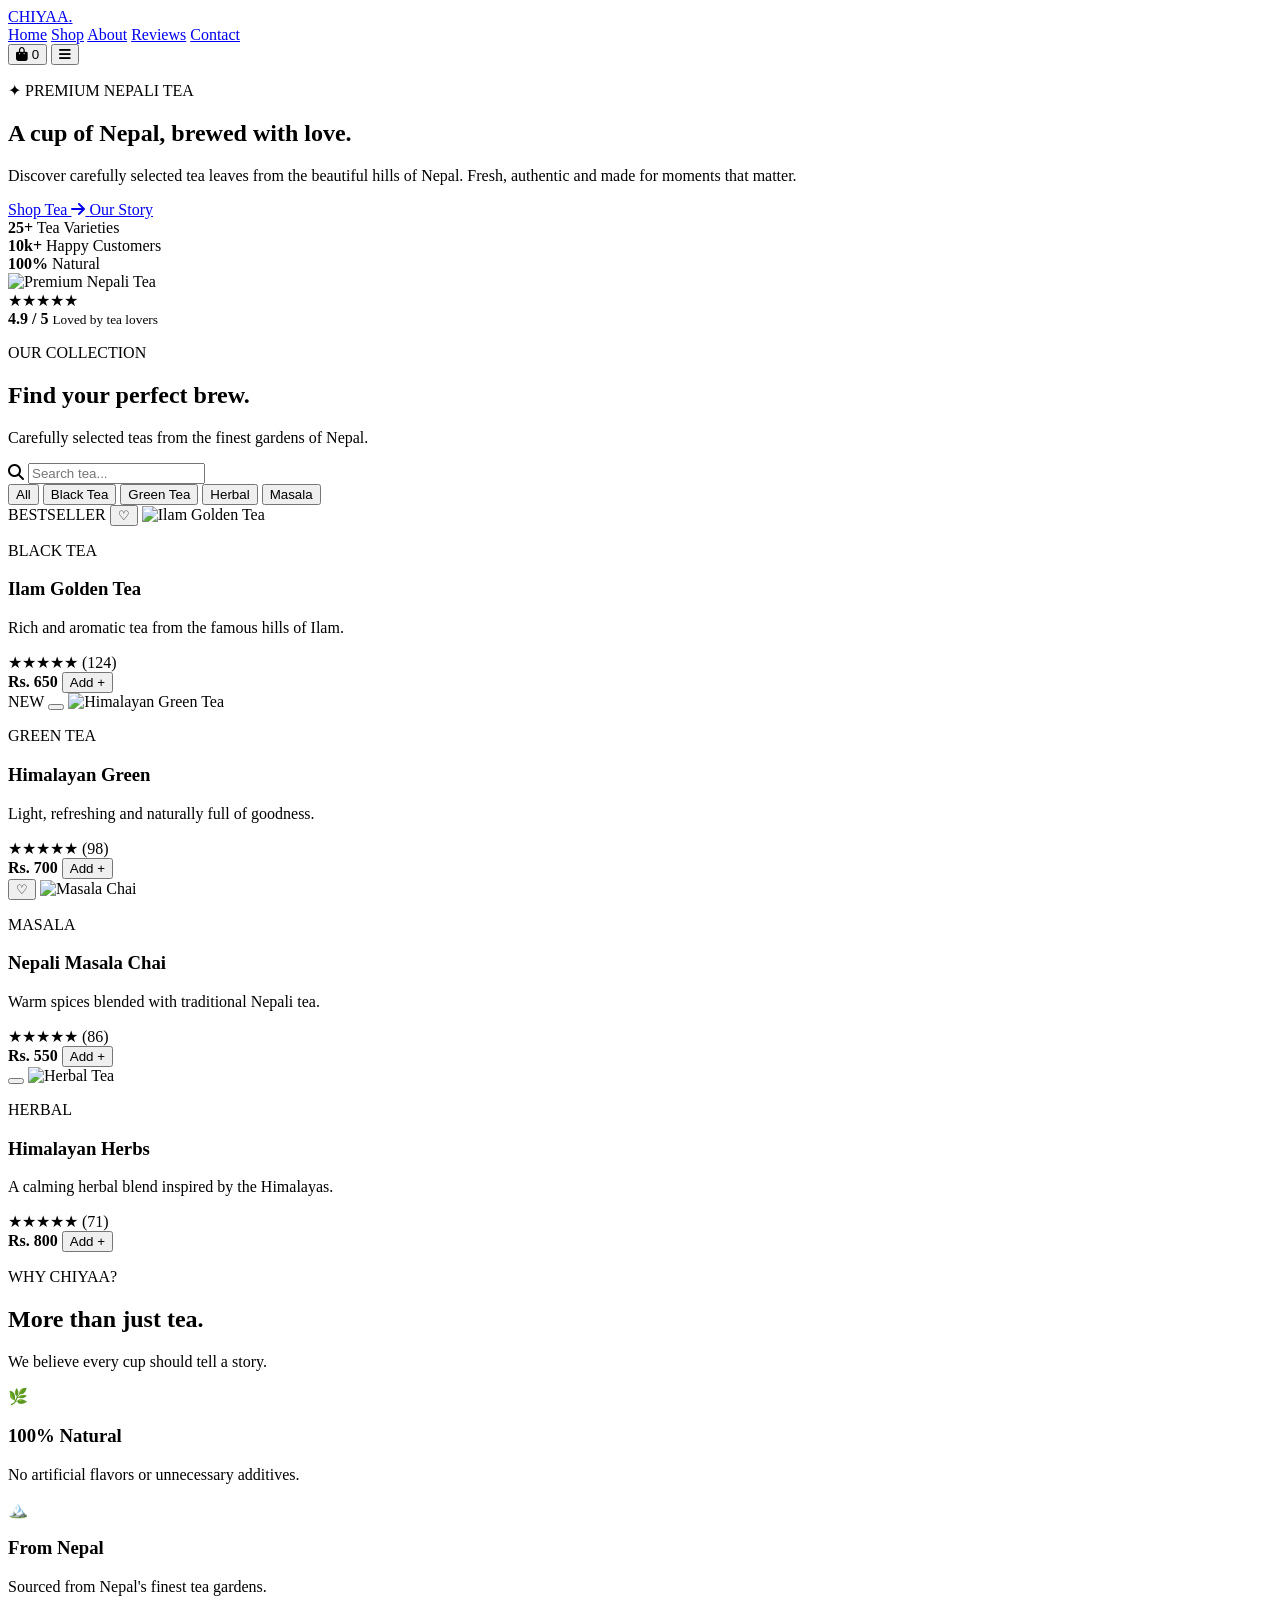
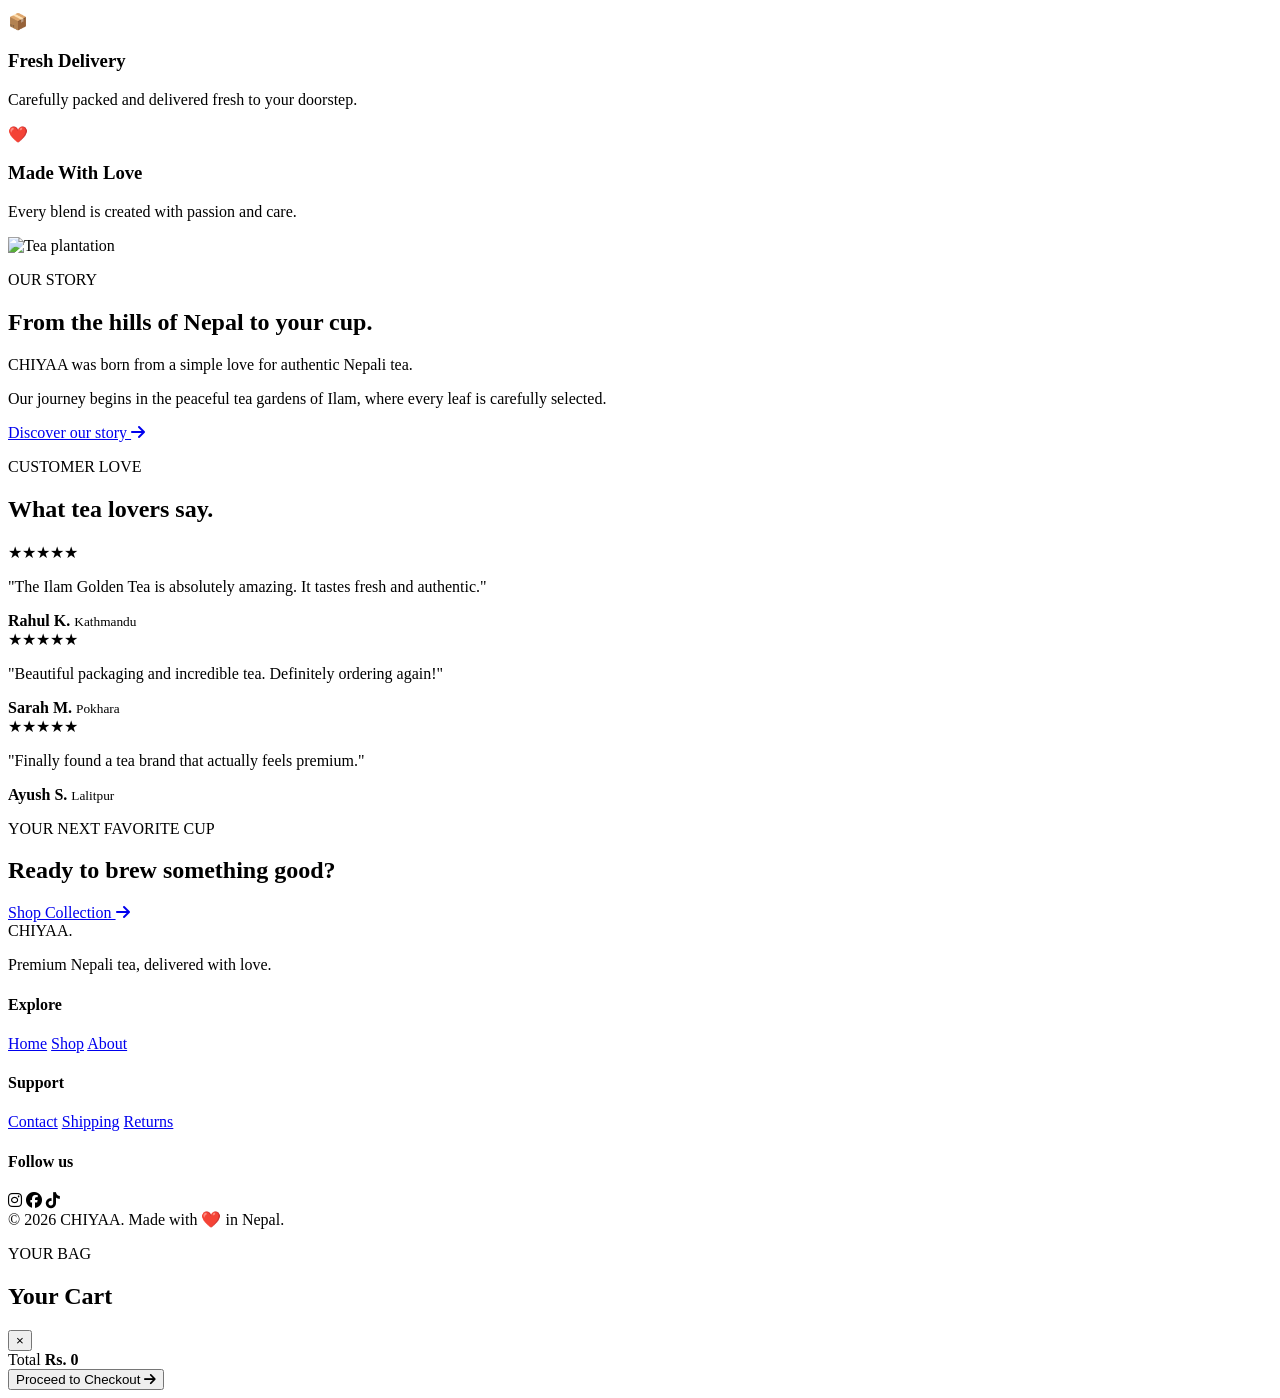
==== 1st project/index.html @ 9861594e "my first tea seeling web" ====
<!DOCTYPE html>
<html lang="en">

<head>
    <meta charset="UTF-8">
    <meta name="viewport" content="width=device-width, initial-scale=1.0">

    <title>CHIYAA | Premium Nepali Tea</title>

    <link rel="stylesheet" href="teaweb.css">

    <!-- Font Awesome -->
    <link
        rel="stylesheet"
        href="https://cdnjs.cloudflare.com/ajax/libs/font-awesome/6.5.2/css/all.min.css"
    >
</head>
<body>
    <!-- ================= NAVBAR ================= -->
    <header class="navbar">
        <div class="nav-container">
            <a href="#home" class="logo">
                CHIYAA<span>.</span>
            </a>

            <nav class="nav-links">
                <a href="#home">Home</a>
                <a href="#shop">Shop</a>
                <a href="#about">About</a>
                <a href="#reviews">Reviews</a>
                <a href="#contact">Contact</a>
            </nav>

            <div class="nav-actions">

                <!-- CART -->
                <button class="cart-button" id="cart-button">
                    <i class="fa-solid fa-bag-shopping"></i>
                    <span id="cart-count">0</span>

                </button>

                <button class="menu-button" id="menu-button">
                    <i class="fa-solid fa-bars"></i>
                </button>

            </div>

        </div>

    </header>
    <!-- ================= HERO ================= -->
    <main>

        <section class="hero" id="home">

            <div class="hero-content">

                <p class="eyebrow">
                    ✦ PREMIUM NEPALI TEA
                </p>

                <h1>
                    A cup of Nepal,
                    <span>brewed with love.</span>
                </h1>

                <p class="hero-description">
                    Discover carefully selected tea leaves from
                    the beautiful hills of Nepal. Fresh, authentic
                    and made for moments that matter.
                </p>

                <div class="hero-buttons">

                    <a href="#shop" class="btn btn-dark">
                        Shop Tea
                        <i class="fa-solid fa-arrow-right"></i>
                    </a>

                    <a href="#about" class="btn btn-outline">
                        Our Story
                    </a>

                </div>

                <div class="hero-stats">

                    <div>
                        <strong>25+</strong>
                        <span>Tea Varieties</span>
                    </div>

                    <div>
                        <strong>10k+</strong>
                        <span>Happy Customers</span>
                    </div>

                    <div>
                        <strong>100%</strong>
                        <span>Natural</span>
                    </div>

                </div>

            </div>


            <div class="hero-visual">

                <div class="hero-circle"></div>

               <img
    src="https://images.unsplash.com/photo-1544787219-7f47ccb76574?auto=format&fit=crop&w=900&q=90"
    alt="Premium Nepali Tea">

                <div class="hero-rating">

                    <div class="stars">
                        ★★★★★
                    </div>
                    <strong>4.9 / 5</strong>

                    <small>
                        Loved by tea lovers
                    </small>

                </div>

            </div>

        </section>
        <!-- ================= SHOP ================= -->
        <section class="shop-section" id="shop">
            <div class="section-top">
                <div>

                    <p class="eyebrow">
                        OUR COLLECTION
                    </p>

                    <h2>
                        Find your perfect
                        <span>brew.</span>
                    </h2>

                </div>

                <p>
                    Carefully selected teas from
                    the finest gardens of Nepal.
                </p>

            </div>
            <!-- SEARCH + FILTER -->
            <div class="shop-controls">

                <div class="search-box">

                    <i class="fa-solid fa-magnifying-glass"></i>

                    <input
                        type="text"
                        id="search-input"
                        placeholder="Search tea..."
                    >

                </div>
                <div class="filters">

                    <button class="filter active" data-category="all">
                        All
                    </button>

                    <button class="filter" data-category="black">
                        Black Tea
                    </button>

                    <button class="filter" data-category="green">
                        Green Tea
                    </button>

                    <button class="filter" data-category="herbal">
                        Herbal
                    </button>

                    <button class="filter" data-category="masala">
                        Masala
                    </button>

                </div>

            </div>
            <!-- PRODUCTS -->
            <div class="products" id="products">
                <!-- PRODUCT 1 -->
                <article
                    class="product-card"
                    data-category="black"
                    data-name="Ilam Golden Tea"
                >
                    <div class="product-image">

                        <span class="product-tag">
                            BESTSELLER
                        </span>

                        <button class="wishlist">
                            ♡
                        </button>

                        <img
                            src="https://images.unsplash.com/photo-1544787219-7f47ccb76574?auto=format&fit=crop&w=600&q=80"
                            alt="Ilam Golden Tea">
                    </div>

                    <div class="product-info">

                        <p class="product-category">
                            BLACK TEA
                        </p>

                        <h3>
                            Ilam Golden Tea
                        </h3>

                        <p class="product-description">
                            Rich and aromatic tea from
                            the famous hills of Ilam.
                        </p>

                        <div class="rating">
                            ★★★★★
                            <span>(124)</span>
                        </div>

                        <div class="product-bottom">

                            <strong>
                                Rs. 650
                            </strong>

                            <button
                                class="add-button"
                                data-name="Ilam Golden Tea"
                                data-price="650"
                            >
                                Add +
                            </button>

                        </div>

                    </div>

                </article>
                <!-- PRODUCT 2 -->
                <article
                    class="product-card"
                    data-category="green"
                    data-name="Himalayan Green">
                    <div class="product-image">
                        <span class="product-tag new">
                            NEW
                        </span>
                        <button class="wishlist">
                        </button>
                        <img
                            src="https://images.unsplash.com/photo-1556679343-c7306c1976bc?auto=format&fit=crop&w=600&q=80"
                            alt="Himalayan Green Tea">
                    </div>
                    <div class="product-info">

                        <p class="product-category">
                            GREEN TEA
                        </p>
                        <h3>
                            Himalayan Green
                        </h3>

                        <p class="product-description">
                            Light, refreshing and naturally
                            full of goodness.
                        </p>

                        <div class="rating">
                            ★★★★★
                            <span>(98)</span>
                        </div>

                        <div class="product-bottom">
                            <strong>
                                Rs. 700
                            </strong>

                            <button
                                class="add-button"
                                data-name="Himalayan Green"
                                data-price="700"
                            >
                                Add +
                            </button>
                        </div>
                    </div>
                </article>
                <!-- PRODUCT 3 -->
                <article
                    class="product-card"
                    data-category="masala"
                    data-name="Nepali Masala Chai">
                    <div class="product-image">
                        <button class="wishlist">
                            ♡
                        </button>
                        <img
                            src="https://images.unsplash.com/photo-1571934811356-5cc061b6821f?auto=format&fit=crop&w=600&q=80"
                            alt="Masala Chai">
                    </div>
                    <div class="product-info">
                        <p class="product-category">
                            MASALA
                        </p>
                        <h3>
                            Nepali Masala Chai
                        </h3>

                        <p class="product-description">
                            Warm spices blended with
                            traditional Nepali tea.
                        </p>

                        <div class="rating">
                            ★★★★★
                            <span>(86)</span>
                        </div>

                        <div class="product-bottom">

                            <strong>
                                Rs. 550
                            </strong>

                            <button
                                class="add-button"
                                data-name="Nepali Masala Chai"
                                data-price="550">
                                Add +
                            </button>
                        </div>
                    </div>
                </article>
                <!-- PRODUCT 4 -->
                <article
                    class="product-card"
                    data-category="herbal"
                    data-name="Himalayan Herbs">
                    <div class="product-image">

                        <button class="wishlist">
                        </button>
                        <img
                            src="https://images.unsplash.com/photo-1547592180-85f173990554?auto=format&fit=crop&w=600&q=80"
                            alt="Herbal Tea">
                    </div>
                    <div class="product-info">
                        <p class="product-category">
                            HERBAL
                        </p>
                        <h3>
                            Himalayan Herbs
                        </h3>
                        <p class="product-description">
                            A calming herbal blend inspired
                            by the Himalayas.
                        </p>
                        <div class="rating">
                            ★★★★★
                            <span>(71)</span>
                        </div>

                        <div class="product-bottom">

                            <strong>
                                Rs. 800
                            </strong>

                            <button
                                class="add-button"
                                data-name="Himalayan Herbs"
                                data-price="800">
                                Add +
                            </button>
                        </div>
                    </div>
                </article>
            </div>
        </section>
        <!-- ================= FEATURES ================= -->
        <section class="features-section">
            <div class="section-center">
                <p class="eyebrow">
                    WHY CHIYAA?
                </p>

                <h2>
                    More than just
                    <span>tea.</span>
                </h2>

                <p>
                    We believe every cup should tell a story.
                </p>

            </div>
            <div class="features">
                <div class="feature">

                    <div class="feature-icon">
                        🌿
                    </div>

                    <h3>
                        100% Natural
                    </h3>

                    <p>
                        No artificial flavors or
                        unnecessary additives.
                    </p>
                </div>
                <div class="feature">
                    <div class="feature-icon">
                        🏔️
                    </div>
                    <h3>
                        From Nepal
                    </h3>
                    <p>
                        Sourced from Nepal's finest
                        tea gardens.
                    </p>
                </div>
                <div class="feature">
                    <div class="feature-icon">
                        📦
                    </div>
                    <h3>
                        Fresh Delivery
                    </h3>
                    <p>
                        Carefully packed and delivered
                        fresh to your doorstep.
                    </p>
                </div>
                <div class="feature">
                    <div class="feature-icon">
                        ❤️
                    </div>
                    <h3>
                        Made With Love
                    </h3>
                    <p>
                        Every blend is created with
                        passion and care.
                    </p>
                </div>
            </div>
        </section>
        <!-- ================= ABOUT ================= -->
        <section class="about-section" id="about">
            <div class="about-image">
                <img
                    src="https://images.unsplash.com/photo-1594631252845-29fc4cc8cde9?auto=format&fit=crop&w=900&q=80"
                    alt="Tea plantation">
            </div>
            <div class="about-content">
                <p class="eyebrow">
                    OUR STORY
                </p>
                <h2>
                    From the hills of Nepal
                    <span>to your cup.</span>
                </h2>
                <p>
                    CHIYAA was born from a simple love
                    for authentic Nepali tea.
                </p>
                <p>
                    Our journey begins in the peaceful
                    tea gardens of Ilam, where every leaf
                    is carefully selected.
                </p>
                <a href="#" class="story-link">
                    Discover our story
                    <i class="fa-solid fa-arrow-right"></i>
                </a>
            </div>

        </section>
        <!-- ================= REVIEWS ================= -->
        <section class="reviews-section" id="reviews">
            <div class="section-center">
                <p class="eyebrow">
                    CUSTOMER LOVE
                </p>
                <h2>
                    What tea lovers
                    <span>say.</span>
                </h2>
            </div>
            <div class="reviews">

                <div class="review-card">

                    <div class="review-stars">
                        ★★★★★
                    </div>

                    <p>
                        "The Ilam Golden Tea is absolutely
                        amazing. It tastes fresh and authentic."
                    </p>

                    <strong>
                        Rahul K.
                    </strong>

                    <small>
                        Kathmandu
                    </small>

                </div>
                <div class="review-card">
                    <div class="review-stars">
                        ★★★★★
                    </div>
                    <p>
                        "Beautiful packaging and incredible
                        tea. Definitely ordering again!"
                    </p>

                    <strong>
                        Sarah M.
                    </strong>

                    <small>
                        Pokhara
                    </small>
                </div>
                <div class="review-card">

                    <div class="review-stars">
                        ★★★★★
                    </div>
                    <p>
                        "Finally found a tea brand that
                        actually feels premium."
                    </p>
                    <strong>
                        Ayush S.
                    </strong>
                    <small>
                        Lalitpur
                    </small>
                </div>
            </div>
        </section>
        <!-- ================= CTA ================= -->
        <section class="cta-section">
            <p class="eyebrow">
                YOUR NEXT FAVORITE CUP
            </p>
            <h2>
                Ready to brew
                something <span>good?</span>
            </h2>
            <a href="#shop" class="btn btn-dark">
                Shop Collection
                <i class="fa-solid fa-arrow-right"></i>
            </a>
        </section>
    </main>
    <!-- ================= FOOTER ================= -->
    <footer id="contact">
        <div class="footer-container">
            <div class="footer-brand">
                <div class="logo">
                    CHIYAA<span>.</span>
                </div>
                <p>
                    Premium Nepali tea,
                    delivered with love.
                </p>
            </div>
            <div>
                <h4>
                    Explore
                </h4>

                <a href="#home">Home</a>
                <a href="#shop">Shop</a>
                <a href="#about">About</a>

            </div>
            <div>
                <h4>
                    Support
                </h4>

                <a href="#">Contact</a>
                <a href="#">Shipping</a>
                <a href="#">Returns</a>

            </div>
            <div>

                <h4>
                    Follow us
                </h4>

                <div class="social-icons">

                    <i class="fa-brands fa-instagram"></i>
                    <i class="fa-brands fa-facebook"></i>
                    <i class="fa-brands fa-tiktok"></i>

                </div>

            </div>
        </div>
        <div class="copyright">
            © 2026 CHIYAA. Made with ❤️ in Nepal.
        </div>
    </footer>
    <!-- ================= CART OVERLAY ================= -->
    <div class="cart-overlay" id="cart-overlay"></div>
    <!-- ================= CART DRAWER ================= -->
    <aside class="cart-drawer" id="cart-drawer">

        <div class="cart-header">

            <div>

                <p class="eyebrow">
                    YOUR BAG
                </p>

                <h2>
                    Your Cart
                </h2>

            </div>

            <button
                class="close-cart"
                id="close-cart"
            >
                ×
            </button>
        </div>
        <div
            class="cart-items"
            id="cart-items"
        >
            <!-- JavaScript adds products here -->

        </div>
        <div class="cart-footer">

            <div class="cart-total">
                <span>
                    Total
                </span>
                <strong id="cart-total">
                    Rs. 0
                </strong>
            </div>
            <button class="checkout-button">
                Proceed to Checkout
                <i class="fa-solid fa-arrow-right"></i>
            </button>
        </div>
    </aside>
    <script src="teaweb.js"></script>
</body>
</html>
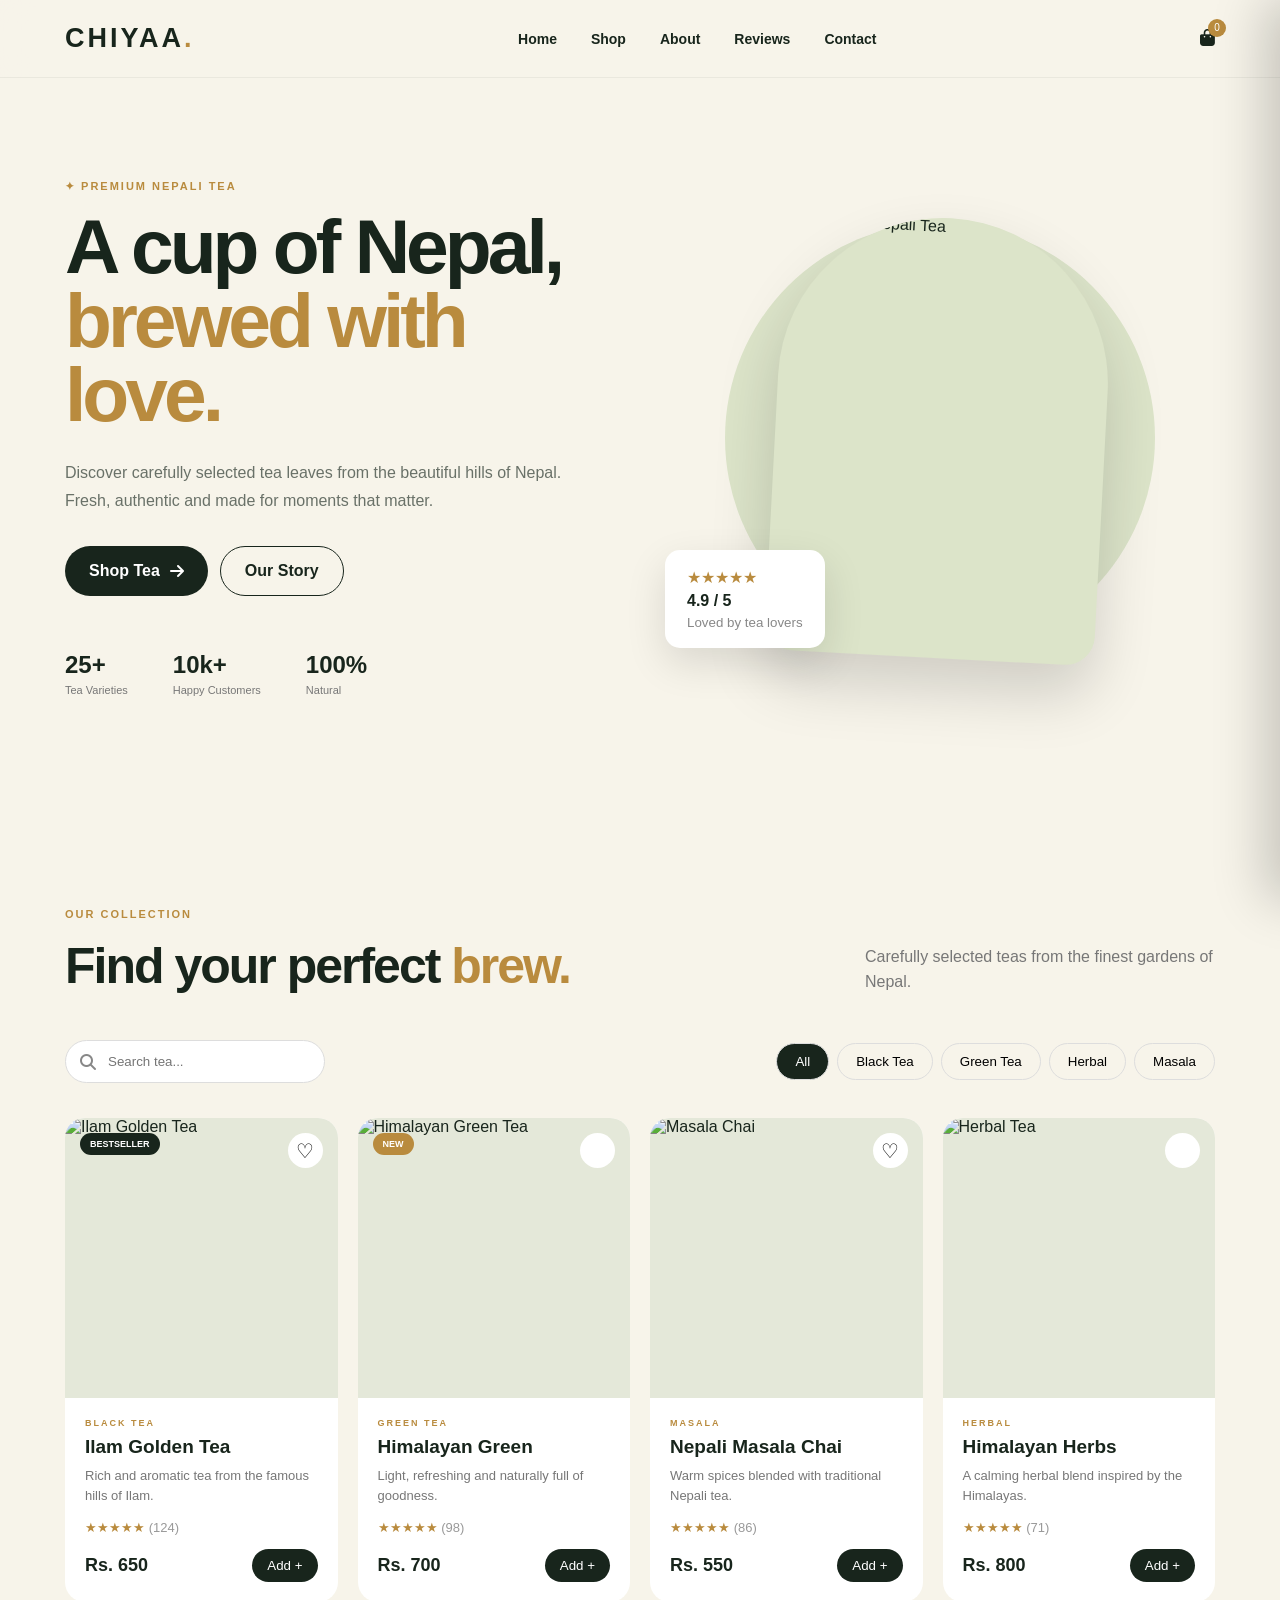
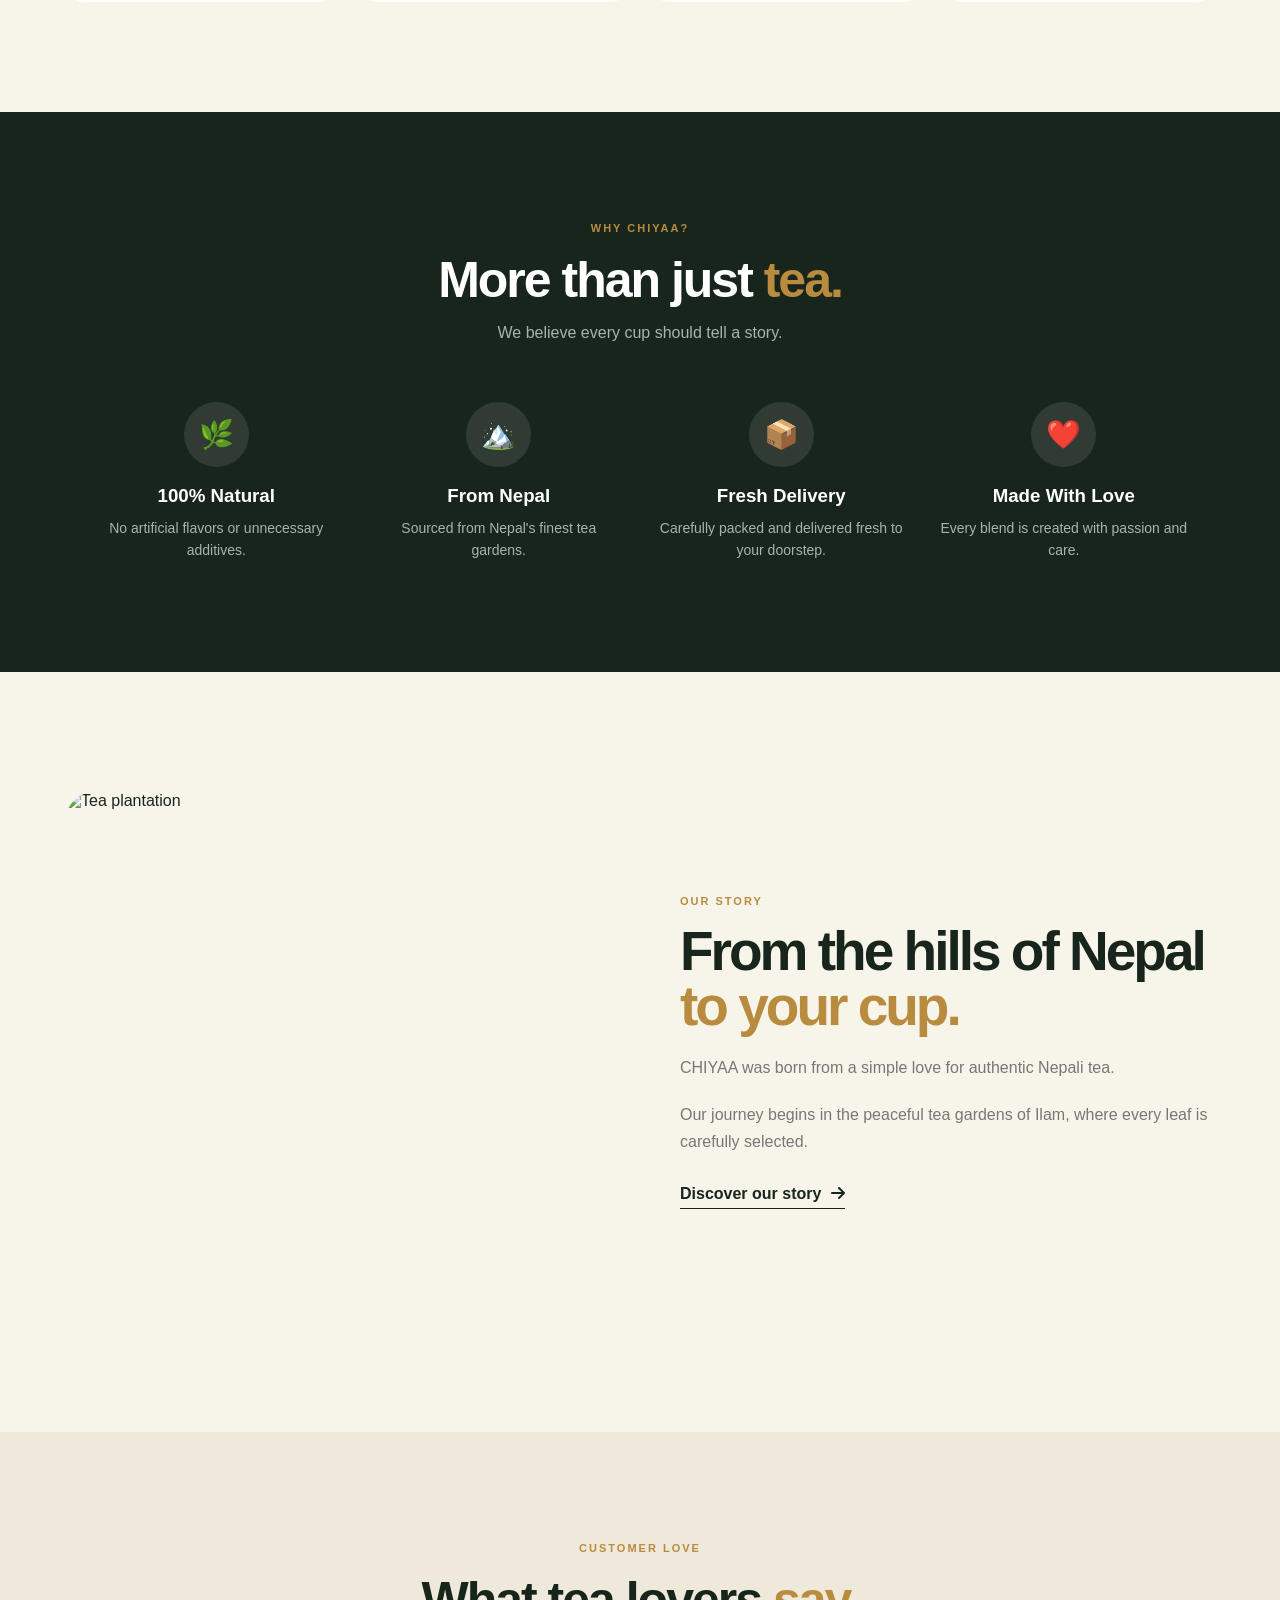
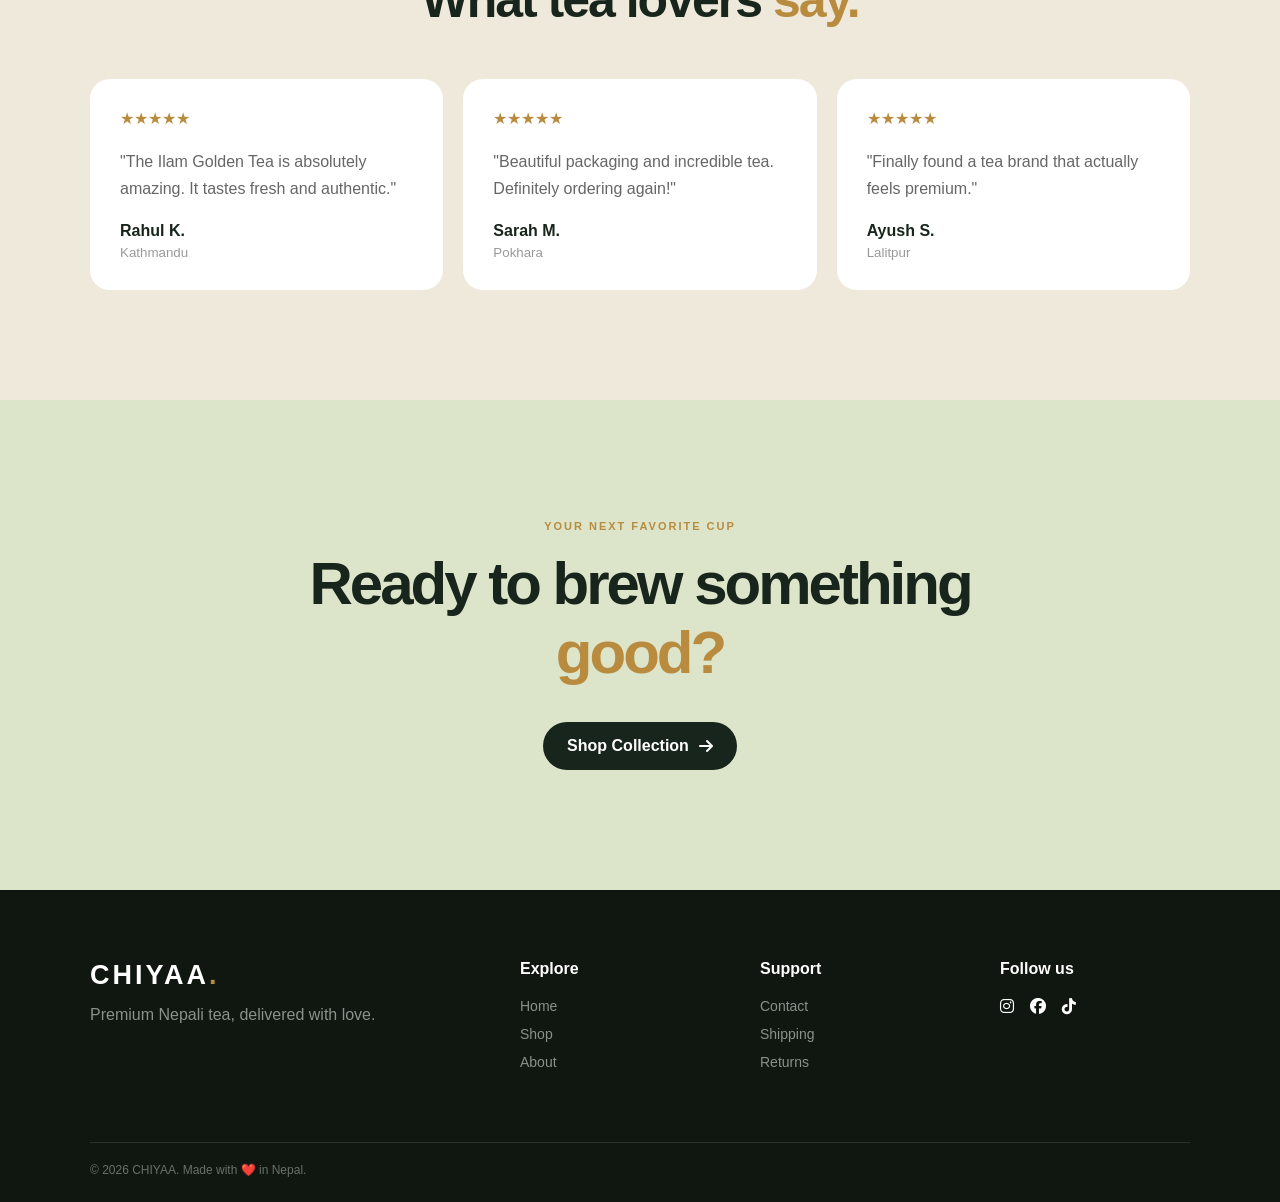
==== commit 7314b776: "currency convertor" ====
--- a/1st project/index.html
+++ b/1st project/index.html
@@ -6,7 +6,6 @@
     <meta name="viewport" content="width=device-width, initial-scale=1.0">
 
     <title>CHIYAA | Premium Nepali Tea</title>
-
     <link rel="stylesheet" href="teaweb.css">
 
     <!-- Font Awesome -->
--- a/1st project/teaweb.css
+++ b/1st project/teaweb.css
@@ -0,0 +1,1358 @@
+/* ================= RESET ================= */
+
+* {
+    margin: 0;
+    padding: 0;
+    box-sizing: border-box;
+}
+
+html {
+    scroll-behavior: smooth;
+}
+
+body {
+    font-family: Arial, Helvetica, sans-serif;
+
+    background: #f7f4ea;
+
+    color: #18251c;
+}
+
+body.no-scroll {
+    overflow: hidden;
+}
+
+a {
+    text-decoration: none;
+    color: inherit;
+}
+
+button,
+input {
+    font-family: inherit;
+}
+
+
+/* ================= NAVBAR ================= */
+
+.navbar {
+    height: 78px;
+
+    position: sticky;
+    top: 0;
+
+    z-index: 1000;
+
+    background: rgba(247, 244, 234, 0.92);
+
+    backdrop-filter: blur(15px);
+
+    border-bottom: 1px solid rgba(0, 0, 0, 0.05);
+}
+
+.nav-container {
+    max-width: 1200px;
+
+    height: 100%;
+
+    margin: auto;
+
+    padding: 0 25px;
+
+    display: flex;
+
+    align-items: center;
+
+    justify-content: space-between;
+}
+
+.logo {
+    font-size: 27px;
+
+    font-weight: 900;
+
+    letter-spacing: 3px;
+}
+
+.logo span {
+    color: #b98b3e;
+}
+
+.nav-links {
+    display: flex;
+
+    gap: 34px;
+}
+
+.nav-links a {
+    font-size: 14px;
+
+    font-weight: 600;
+
+    transition: 0.3s;
+}
+
+.nav-links a:hover {
+    color: #b98b3e;
+}
+
+.nav-actions {
+    display: flex;
+
+    align-items: center;
+
+    gap: 20px;
+}
+
+.icon-btn,
+.cart-button,
+.menu-button {
+    border: none;
+
+    background: transparent;
+
+    cursor: pointer;
+
+    font-size: 17px;
+
+    color: #18251c;
+}
+
+.cart-button {
+    position: relative;
+}
+
+#cart-count {
+    position: absolute;
+
+    top: -10px;
+    right: -11px;
+
+    width: 18px;
+    height: 18px;
+
+    display: flex;
+
+    align-items: center;
+    justify-content: center;
+
+    background: #b98b3e;
+
+    color: white;
+
+    font-size: 10px;
+
+    border-radius: 50%;
+}
+
+.menu-button {
+    display: none;
+}
+
+
+/* ================= COMMON ================= */
+
+.eyebrow {
+    color: #b98b3e;
+
+    font-size: 11px;
+
+    font-weight: 800;
+
+    letter-spacing: 2px;
+
+    margin-bottom: 17px;
+}
+
+.btn {
+    display: inline-flex;
+
+    align-items: center;
+
+    gap: 10px;
+
+    padding: 15px 24px;
+
+    border-radius: 50px;
+
+    font-weight: bold;
+
+    transition: 0.3s;
+}
+
+.btn-dark {
+    background: #18251c;
+
+    color: white;
+}
+
+.btn-dark:hover {
+    transform: translateY(-3px);
+
+    background: #b98b3e;
+}
+
+.btn-outline {
+    border: 1px solid #18251c;
+}
+
+.btn-outline:hover {
+    background: #18251c;
+
+    color: white;
+}
+
+
+/* ================= HERO ================= */
+
+.hero {
+    max-width: 1200px;
+
+    min-height: 700px;
+
+    margin: auto;
+
+    padding: 80px 25px;
+
+    display: grid;
+
+    grid-template-columns: 1fr 1fr;
+
+    align-items: center;
+
+    gap: 50px;
+}
+
+.hero h1 {
+    max-width: 650px;
+
+    font-size: clamp(52px, 6vw, 82px);
+
+    line-height: 0.96;
+
+    letter-spacing: -4px;
+}
+
+.hero h1 span {
+    display: block;
+
+    color: #b98b3e;
+}
+
+.hero-description {
+    max-width: 510px;
+
+    margin-top: 28px;
+
+    color: #697168;
+
+    line-height: 1.7;
+}
+
+.hero-buttons {
+    display: flex;
+
+    gap: 12px;
+
+    margin-top: 32px;
+}
+
+.hero-stats {
+    display: flex;
+
+    gap: 45px;
+
+    margin-top: 55px;
+}
+
+.hero-stats div {
+    display: flex;
+
+    flex-direction: column;
+
+    gap: 5px;
+}
+
+.hero-stats strong {
+    font-size: 24px;
+}
+
+.hero-stats span {
+    color: #777;
+
+    font-size: 11px;
+}
+
+
+/* HERO IMAGE */
+
+.hero-visual {
+    position: relative;
+
+    height: 560px;
+
+    display: flex;
+
+    align-items: center;
+
+    justify-content: center;
+}
+
+.hero-circle {
+    width: 430px;
+    height: 430px;
+
+    position: absolute;
+
+    border-radius: 50%;
+
+    background: #dce4c9;
+}
+
+.hero-visual img {
+    width: 330px;
+    height: 440px;
+
+    object-fit: cover;
+
+    border-radius: 170px 170px 30px 30px;
+
+    position: relative;
+
+    z-index: 2;
+
+    display: block;
+
+    box-shadow: 0 30px 60px rgba(0, 0, 0, 0.16);
+
+    transform: rotate(3deg);
+
+    background: #dce4c9;
+}
+
+.hero-rating {
+    position: absolute;
+
+    z-index: 3;
+
+    left: 0;
+
+    bottom: 70px;
+
+    padding: 18px 22px;
+
+    background: white;
+
+    border-radius: 15px;
+
+    box-shadow: 0 15px 40px rgba(0, 0, 0, 0.12);
+
+    display: flex;
+
+    flex-direction: column;
+
+    gap: 5px;
+}
+
+.stars,
+.rating,
+.review-stars {
+    color: #b98b3e;
+}
+
+.hero-rating small {
+    color: #888;
+}
+
+
+/* ================= SHOP ================= */
+
+.shop-section {
+    max-width: 1200px;
+
+    margin: auto;
+
+    padding: 110px 25px;
+}
+
+.section-top {
+    display: flex;
+
+    justify-content: space-between;
+
+    align-items: end;
+
+    margin-bottom: 45px;
+}
+
+.section-top h2,
+.section-center h2 {
+    font-size: 50px;
+
+    letter-spacing: -2px;
+}
+
+.section-top h2 span,
+.section-center h2 span,
+.about-content h2 span,
+.cta-section h2 span {
+    color: #b98b3e;
+}
+
+.section-top > p {
+    max-width: 350px;
+
+    color: #777;
+
+    line-height: 1.6;
+}
+
+
+/* CONTROLS */
+
+.shop-controls {
+    display: flex;
+
+    justify-content: space-between;
+
+    align-items: center;
+
+    gap: 20px;
+
+    margin-bottom: 35px;
+}
+
+.search-box {
+    width: 260px;
+
+    position: relative;
+}
+
+.search-box i {
+    position: absolute;
+
+    left: 15px;
+
+    top: 50%;
+
+    transform: translateY(-50%);
+
+    color: #888;
+}
+
+.search-box input {
+    width: 100%;
+
+    padding: 13px 15px 13px 42px;
+
+    border: 1px solid #ddd;
+
+    outline: none;
+
+    border-radius: 30px;
+
+    background: white;
+}
+
+.filters {
+    display: flex;
+
+    flex-wrap: wrap;
+
+    gap: 8px;
+}
+
+.filter {
+    border: 1px solid #ddd;
+
+    background: transparent;
+
+    padding: 10px 18px;
+
+    border-radius: 30px;
+
+    cursor: pointer;
+
+    transition: 0.3s;
+}
+
+.filter.active,
+.filter:hover {
+    background: #18251c;
+
+    color: white;
+}
+
+
+/* PRODUCTS */
+
+.products {
+    display: grid;
+
+    grid-template-columns: repeat(4, 1fr);
+
+    gap: 20px;
+}
+
+.product-card {
+    background: white;
+
+    border-radius: 20px;
+
+    overflow: hidden;
+
+    transition: 0.3s;
+}
+
+.product-card:hover {
+    transform: translateY(-8px);
+
+    box-shadow: 0 20px 45px rgba(0, 0, 0, 0.09);
+}
+
+.product-card.hidden {
+    display: none;
+}
+
+.product-image {
+    height: 280px;
+
+    position: relative;
+
+    overflow: hidden;
+
+    background: #e4e8d9;
+}
+
+.product-image img {
+    width: 100%;
+    height: 100%;
+
+    object-fit: cover;
+
+    transition: 0.5s;
+}
+
+.product-card:hover .product-image img {
+    transform: scale(1.07);
+}
+
+.product-tag {
+    position: absolute;
+
+    top: 15px;
+    left: 15px;
+
+    z-index: 2;
+
+    padding: 6px 10px;
+
+    border-radius: 20px;
+
+    background: #18251c;
+
+    color: white;
+
+    font-size: 9px;
+
+    font-weight: bold;
+}
+
+.product-tag.new {
+    background: #b98b3e;
+}
+
+.wishlist {
+    position: absolute;
+
+    top: 15px;
+    right: 15px;
+
+    z-index: 2;
+
+    width: 35px;
+    height: 35px;
+
+    border: none;
+
+    border-radius: 50%;
+
+    background: white;
+
+    font-size: 20px;
+
+    cursor: pointer;
+}
+
+.product-info {
+    padding: 20px;
+}
+
+.product-category {
+    font-size: 9px;
+
+    color: #b98b3e;
+
+    letter-spacing: 2px;
+
+    font-weight: bold;
+}
+
+.product-info h3 {
+    margin: 8px 0;
+
+    font-size: 19px;
+}
+
+.product-description {
+    min-height: 40px;
+
+    color: #777;
+
+    font-size: 13px;
+
+    line-height: 1.5;
+}
+
+.rating {
+    margin: 14px 0;
+
+    font-size: 13px;
+}
+
+.rating span {
+    color: #999;
+}
+
+.product-bottom {
+    display: flex;
+
+    align-items: center;
+
+    justify-content: space-between;
+}
+
+.product-bottom strong {
+    font-size: 18px;
+}
+
+.add-button {
+    border: none;
+
+    background: #18251c;
+
+    color: white;
+
+    padding: 9px 15px;
+
+    border-radius: 20px;
+
+    cursor: pointer;
+
+    transition: 0.3s;
+}
+
+.add-button:hover {
+    background: #b98b3e;
+}
+
+
+/* ================= FEATURES ================= */
+
+.features-section {
+    padding: 110px 25px;
+
+    background: #18251c;
+
+    color: white;
+}
+
+.section-center {
+    text-align: center;
+}
+
+.section-center > p:last-child {
+    color: #aab2ac;
+
+    margin-top: 15px;
+}
+
+.features {
+    max-width: 1100px;
+
+    margin: 60px auto 0;
+
+    display: grid;
+
+    grid-template-columns: repeat(4, 1fr);
+
+    gap: 30px;
+}
+
+.feature {
+    text-align: center;
+}
+
+.feature-icon {
+    width: 65px;
+    height: 65px;
+
+    margin: 0 auto 18px;
+
+    display: flex;
+
+    align-items: center;
+    justify-content: center;
+
+    border-radius: 50%;
+
+    background: rgba(255, 255, 255, 0.1);
+
+    font-size: 28px;
+}
+
+.feature h3 {
+    margin-bottom: 10px;
+}
+
+.feature p {
+    color: #aab2ac;
+
+    font-size: 14px;
+
+    line-height: 1.6;
+}
+
+
+/* ================= ABOUT ================= */
+
+.about-section {
+    max-width: 1200px;
+
+    margin: auto;
+
+    padding: 120px 25px;
+
+    display: grid;
+
+    grid-template-columns: 1fr 1fr;
+
+    gap: 80px;
+
+    align-items: center;
+}
+
+.about-image {
+    height: 520px;
+
+    overflow: hidden;
+
+    border-radius: 30px;
+}
+
+.about-image img {
+    width: 100%;
+    height: 100%;
+
+    object-fit: cover;
+}
+
+.about-content h2 {
+    font-size: 55px;
+
+    line-height: 1;
+
+    letter-spacing: -3px;
+}
+
+.about-content > p:not(.eyebrow) {
+    color: #777;
+
+    line-height: 1.7;
+
+    margin-top: 20px;
+}
+
+.story-link {
+    display: inline-flex;
+
+    gap: 10px;
+
+    margin-top: 30px;
+
+    padding-bottom: 5px;
+
+    border-bottom: 1px solid #18251c;
+
+    font-weight: bold;
+}
+
+
+/* ================= REVIEWS ================= */
+
+.reviews-section {
+    padding: 110px 25px;
+
+    background: #eee9da;
+}
+
+.reviews {
+    max-width: 1100px;
+
+    margin: 50px auto 0;
+
+    display: grid;
+
+    grid-template-columns: repeat(3, 1fr);
+
+    gap: 20px;
+}
+
+.review-card {
+    padding: 30px;
+
+    background: white;
+
+    border-radius: 20px;
+}
+
+.review-card p {
+    margin: 20px 0;
+
+    color: #666;
+
+    line-height: 1.7;
+}
+
+.review-card strong,
+.review-card small {
+    display: block;
+}
+
+.review-card small {
+    margin-top: 5px;
+
+    color: #999;
+}
+
+
+/* ================= CTA ================= */
+
+.cta-section {
+    padding: 120px 25px;
+
+    text-align: center;
+
+    background: #dce4c9;
+}
+
+.cta-section h2 {
+    max-width: 700px;
+
+    margin: 0 auto 35px;
+
+    font-size: 60px;
+
+    letter-spacing: -3px;
+}
+
+
+/* ================= FOOTER ================= */
+
+footer {
+    padding: 70px 25px 25px;
+
+    background: #101711;
+
+    color: white;
+}
+
+.footer-container {
+    max-width: 1100px;
+
+    margin: auto;
+
+    display: grid;
+
+    grid-template-columns: 2fr 1fr 1fr 1fr;
+
+    gap: 50px;
+}
+
+.footer-brand p {
+    margin-top: 15px;
+
+    color: #89918b;
+}
+
+footer h4 {
+    margin-bottom: 20px;
+}
+
+footer a {
+    display: block;
+
+    margin-bottom: 12px;
+
+    color: #89918b;
+
+    font-size: 14px;
+}
+
+.social-icons {
+    display: flex;
+
+    gap: 16px;
+}
+
+.copyright {
+    max-width: 1100px;
+
+    margin: 60px auto 0;
+
+    padding-top: 20px;
+
+    border-top: 1px solid #29312b;
+
+    color: #687067;
+
+    font-size: 12px;
+}
+
+
+/* ==================================================
+   CART DRAWER
+================================================== */
+
+
+/* DARK BACKGROUND */
+
+.cart-overlay {
+    position: fixed;
+
+    inset: 0;
+
+    z-index: 5000;
+
+    background: rgba(0, 0, 0, 0.5);
+
+    opacity: 0;
+
+    visibility: hidden;
+
+    transition: 0.3s;
+}
+
+.cart-overlay.open {
+    opacity: 1;
+
+    visibility: visible;
+}
+
+
+/* DRAWER */
+
+.cart-drawer {
+    position: fixed;
+
+    top: 0;
+    right: 0;
+
+    z-index: 5001;
+
+    width: 430px;
+
+    max-width: 100%;
+
+    height: 100vh;
+
+    padding: 30px;
+
+    display: flex;
+
+    flex-direction: column;
+
+    background: #f7f4ea;
+
+    box-shadow: -15px 0 50px rgba(0, 0, 0, 0.2);
+
+    transform: translateX(100%);
+
+    transition: transform 0.4s ease;
+}
+
+.cart-drawer.open {
+    transform: translateX(0);
+}
+
+
+/* CART HEADER */
+
+.cart-header {
+    display: flex;
+
+    align-items: center;
+
+    justify-content: space-between;
+
+    padding-bottom: 20px;
+
+    border-bottom: 1px solid #ddd;
+}
+
+.cart-header .eyebrow {
+    margin-bottom: 5px;
+}
+
+.cart-header h2 {
+    font-size: 30px;
+}
+
+.close-cart {
+    width: 42px;
+    height: 42px;
+
+    border: none;
+
+    border-radius: 50%;
+
+    background: white;
+
+    font-size: 25px;
+
+    cursor: pointer;
+
+    transition: 0.3s;
+}
+
+.close-cart:hover {
+    background: #18251c;
+
+    color: white;
+}
+
+
+/* CART ITEMS */
+
+.cart-items {
+    flex: 1;
+
+    overflow-y: auto;
+
+    padding: 20px 0;
+}
+
+
+/* CART PRODUCT */
+
+.cart-item {
+    display: flex;
+
+    align-items: center;
+
+    gap: 12px;
+
+    margin-bottom: 12px;
+
+    padding: 14px;
+
+    background: white;
+
+    border-radius: 15px;
+}
+
+.cart-item-image {
+    width: 60px;
+    height: 60px;
+
+    flex-shrink: 0;
+
+    border-radius: 12px;
+
+    overflow: hidden;
+}
+
+.cart-item-image img {
+    width: 100%;
+    height: 100%;
+
+    object-fit: cover;
+}
+
+.cart-item-info {
+    flex: 1;
+}
+
+.cart-item-info h4 {
+    margin-bottom: 5px;
+
+    font-size: 14px;
+}
+
+.cart-item-info p {
+    margin-bottom: 8px;
+
+    color: #777;
+
+    font-size: 13px;
+}
+
+
+/* QUANTITY */
+
+.quantity {
+    display: flex;
+
+    align-items: center;
+
+    gap: 9px;
+}
+
+.quantity button {
+    width: 25px;
+    height: 25px;
+
+    border: none;
+
+    border-radius: 50%;
+
+    background: #18251c;
+
+    color: white;
+
+    cursor: pointer;
+}
+
+.quantity span {
+    min-width: 15px;
+
+    text-align: center;
+
+    font-weight: bold;
+}
+
+
+/* REMOVE */
+
+.remove-item {
+    border: none;
+
+    background: transparent;
+
+    color: #999;
+
+    font-size: 22px;
+
+    cursor: pointer;
+}
+
+.remove-item:hover {
+    color: #b98b3e;
+}
+
+
+/* EMPTY */
+
+.empty-cart {
+    padding: 80px 20px;
+
+    text-align: center;
+
+    color: #777;
+}
+
+.empty-cart-icon {
+    font-size: 55px;
+
+    margin-bottom: 15px;
+}
+
+.empty-cart h3 {
+    margin-bottom: 8px;
+
+    color: #18251c;
+}
+
+
+/* CART FOOTER */
+
+.cart-footer {
+    padding-top: 20px;
+
+    border-top: 1px solid #ddd;
+}
+
+.cart-total {
+    display: flex;
+
+    align-items: center;
+
+    justify-content: space-between;
+
+    margin-bottom: 20px;
+}
+
+.cart-total strong {
+    font-size: 25px;
+}
+
+.checkout-button {
+    width: 100%;
+
+    padding: 16px;
+
+    display: flex;
+
+    align-items: center;
+
+    justify-content: center;
+
+    gap: 10px;
+
+    border: none;
+
+    border-radius: 30px;
+
+    background: #18251c;
+
+    color: white;
+
+    font-weight: bold;
+
+    cursor: pointer;
+
+    transition: 0.3s;
+}
+
+.checkout-button:hover {
+    background: #b98b3e;
+}
+
+
+/* ================= RESPONSIVE ================= */
+
+@media (max-width: 950px) {
+
+    .nav-links {
+        display: none;
+    }
+
+    .menu-button {
+        display: block;
+    }
+
+    .hero {
+        grid-template-columns: 1fr;
+    }
+
+    .hero-visual {
+        height: 500px;
+    }
+
+    .products {
+        grid-template-columns: repeat(2, 1fr);
+    }
+
+    .features {
+        grid-template-columns: repeat(2, 1fr);
+    }
+
+    .about-section {
+        grid-template-columns: 1fr;
+    }
+
+    .reviews {
+        grid-template-columns: 1fr;
+    }
+
+    .footer-container {
+        grid-template-columns: 1fr 1fr;
+    }
+}
+
+
+@media (max-width: 650px) {
+
+    .navbar {
+        height: 68px;
+    }
+
+    .logo {
+        font-size: 22px;
+    }
+
+    .hero {
+        padding-top: 50px;
+    }
+
+    .hero h1 {
+        font-size: 50px;
+    }
+
+    .hero-stats {
+        gap: 20px;
+    }
+
+    .hero-visual {
+        height: 430px;
+    }
+
+    .hero-circle {
+        width: 300px;
+        height: 300px;
+    }
+
+    .hero-visual img {
+        width: 230px;
+        height: 330px;
+    }
+
+    .section-top {
+        display: block;
+    }
+
+    .section-top h2,
+    .section-center h2 {
+        font-size: 40px;
+    }
+
+    .section-top > p {
+        margin-top: 20px;
+    }
+
+    .shop-controls {
+        flex-direction: column;
+
+        align-items: stretch;
+    }
+
+    .search-box {
+        width: 100%;
+    }
+
+    .products {
+        grid-template-columns: 1fr;
+    }
+
+    .features {
+        grid-template-columns: 1fr;
+    }
+
+    .about-content h2 {
+        font-size: 43px;
+    }
+
+    .cta-section h2 {
+        font-size: 43px;
+    }
+
+    .footer-container {
+        grid-template-columns: 1fr;
+    }
+
+    .cart-drawer {
+        width: 100%;
+
+        padding: 22px;
+    }
+}
